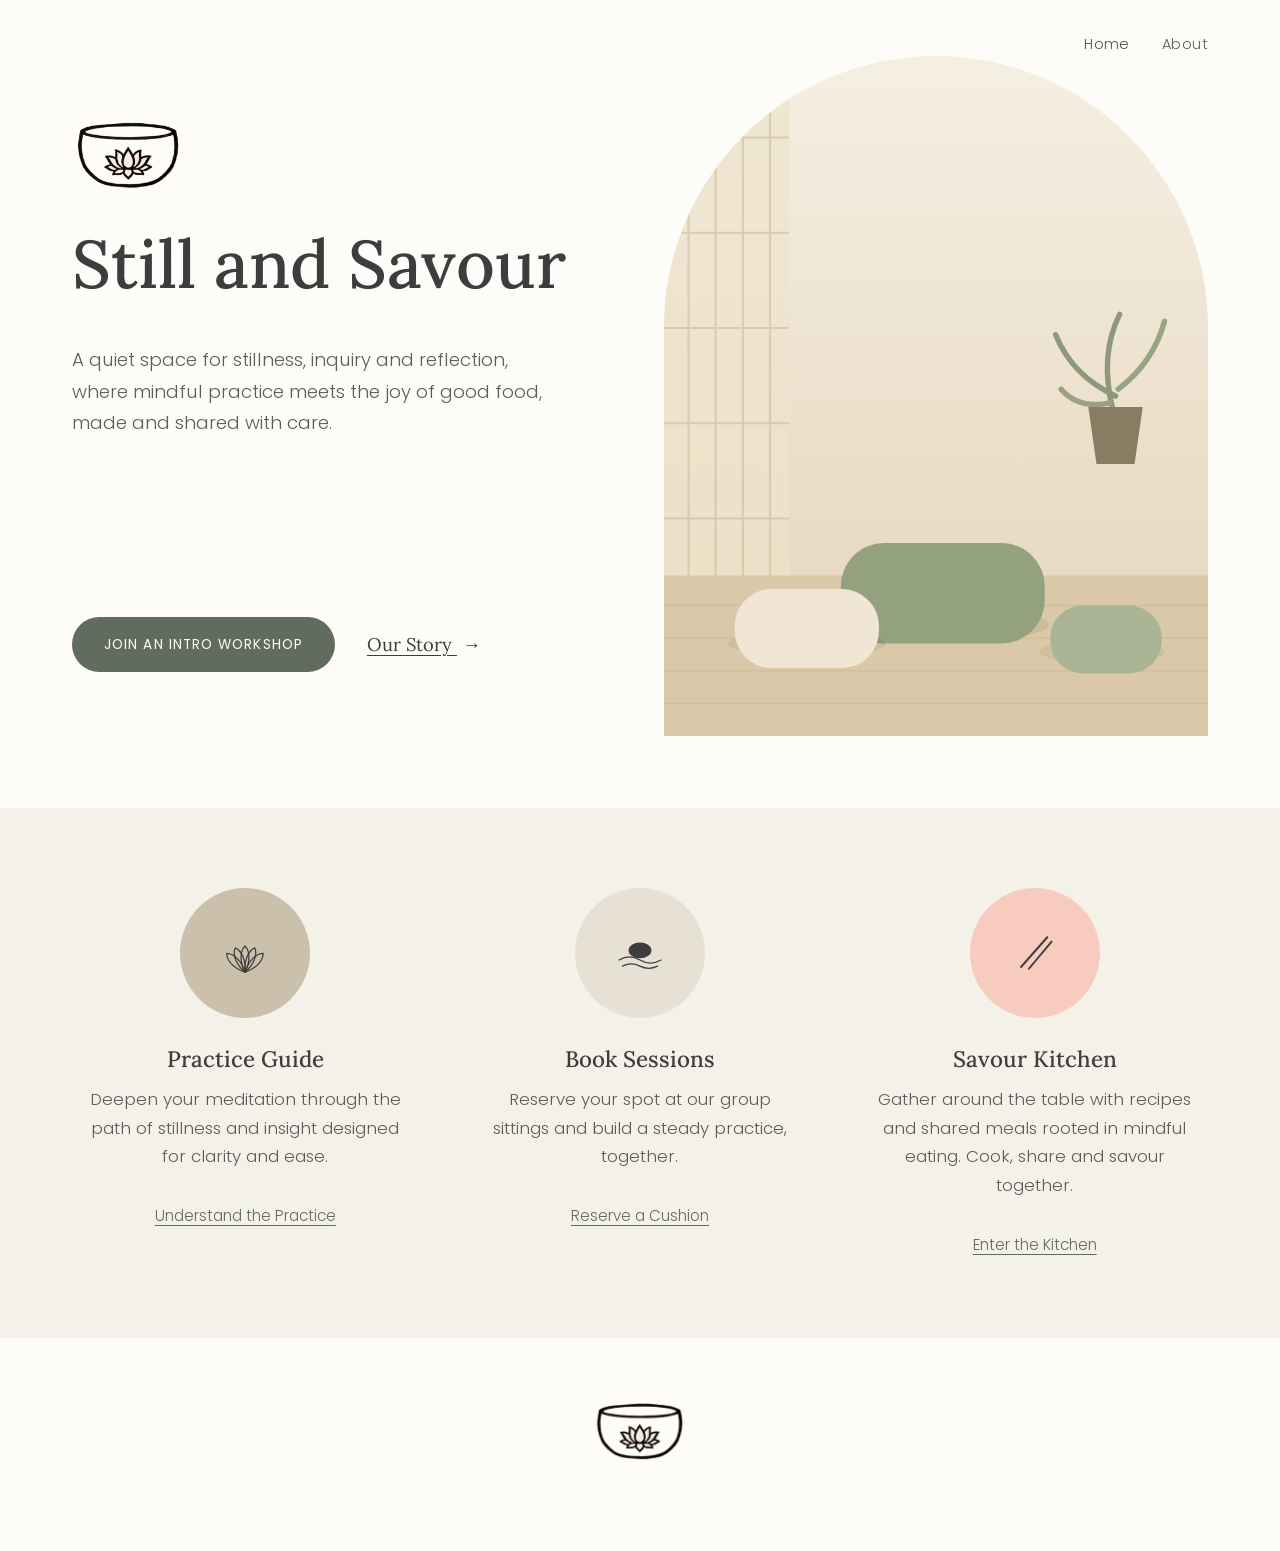
==== index.html @ a9a6ce23 "Fix mobile hero stacking order Splits the hero into three grid areas (heading group, image, actions)" ====
<!DOCTYPE html>
<html lang="en">
<head>
  <meta charset="UTF-8">
  <meta name="viewport" content="width=device-width, initial-scale=1.0">
  <title>Still and Savour</title>
  <meta name="description" content="A quiet space for stillness, inquiry and reflection, where mindful practice meets the joy of good food, made and shared with care.">
  <link rel="stylesheet" href="styles.css">
</head>
<body>

  <header class="site-header">
    <div class="wrap">
      <nav class="site-nav" aria-label="Main">
        <a href="index.html" aria-current="page">Home</a>
        <a href="about.html">About</a>
      </nav>
    </div>
  </header>

  <main>

    <section class="hero">
      <div class="wrap">

        <div class="hero-top">
          <span class="logo-mark">
            <img src="images/logo.png" alt="Still and Savour logo">
          </span>
          <h1>Still and Savour</h1>
          <p class="lede">A quiet space for stillness, inquiry and reflection, where mindful practice meets the joy of good food, made and shared with care.</p>
        </div>

        <div class="hero-visual">
          <div class="arch">
            <svg viewBox="0 0 400 500" preserveAspectRatio="xMidYMax slice" xmlns="http://www.w3.org/2000/svg" role="img" aria-label="Illustration of a quiet meditation corner with floor cushions and a plant">
              <defs>
                <linearGradient id="wallGrad" x1="0" y1="0" x2="0" y2="1">
                  <stop offset="0%" stop-color="#f5efe2"/>
                  <stop offset="100%" stop-color="#e4d4ba"/>
                </linearGradient>
              </defs>

              <rect x="0" y="0" width="400" height="500" fill="url(#wallGrad)"/>

              <rect x="0" y="0" width="92" height="390" fill="#efe3cd" opacity="0.65"/>
              <g stroke="#c9b78f" stroke-width="1.5" opacity="0.55">
                <line x1="18" y1="0" x2="18" y2="390"/>
                <line x1="38" y1="0" x2="38" y2="390"/>
                <line x1="58" y1="0" x2="58" y2="390"/>
                <line x1="78" y1="0" x2="78" y2="390"/>
                <line x1="0" y1="60" x2="92" y2="60"/>
                <line x1="0" y1="130" x2="92" y2="130"/>
                <line x1="0" y1="200" x2="92" y2="200"/>
                <line x1="0" y1="270" x2="92" y2="270"/>
                <line x1="0" y1="340" x2="92" y2="340"/>
              </g>

              <g opacity="0.75">
                <path d="M330 260 Q 320 220 335 190" fill="none" stroke="#6f7f5e" stroke-width="4" stroke-linecap="round"/>
                <path d="M332 250 Q 300 235 288 205" fill="none" stroke="#6f7f5e" stroke-width="4" stroke-linecap="round"/>
                <path d="M334 245 Q 360 225 368 195" fill="none" stroke="#7d8d69" stroke-width="4" stroke-linecap="round"/>
                <path d="M328 255 Q 305 260 292 245" fill="none" stroke="#7d8d69" stroke-width="4" stroke-linecap="round"/>
              </g>
              <path d="M312 258 L 352 258 L 346 300 L 318 300 Z" fill="#8a7c62"/>

              <rect x="0" y="382" width="400" height="118" fill="#d9c9a8"/>
              <g stroke="#c9b78f" stroke-width="1" opacity="0.6">
                <line x1="0" y1="404" x2="400" y2="404"/>
                <line x1="0" y1="428" x2="400" y2="428"/>
                <line x1="0" y1="452" x2="400" y2="452"/>
                <line x1="0" y1="476" x2="400" y2="476"/>
              </g>

              <ellipse cx="205" cy="418" rx="78" ry="13" fill="#00000012"/>
              <rect x="130" y="358" width="150" height="74" rx="32" fill="#93a17e"/>

              <ellipse cx="105" cy="432" rx="58" ry="10" fill="#00000010"/>
              <rect x="52" y="392" width="106" height="58" rx="27" fill="#f0e6d3"/>

              <ellipse cx="322" cy="438" rx="46" ry="9" fill="#0000000d"/>
              <rect x="284" y="404" width="82" height="50" rx="24" fill="#aab596"/>
            </svg>
          </div>
        </div>

        <div class="hero-actions">
          <a class="btn btn-primary" href="#">Join an Intro Workshop</a>
          <a class="link-arrow" href="about.html">Our Story <span class="arrow">&#8594;</span></a>
        </div>

      </div>
    </section>

    <section class="section section-alt">
      <div class="wrap">
        <div class="card-grid">

          <div class="card">
            <div class="card-icon icon-tan">
              <svg viewBox="0 0 64 64" fill="currentColor" stroke="currentColor" stroke-width="1.4" stroke-linejoin="round" xmlns="http://www.w3.org/2000/svg" aria-hidden="true">
                <g fill="none">
                  <path d="M32 56 C-6 40 6 8 6 8 C6 8 20 16 32 30 C44 16 58 8 58 8 C58 8 70 40 32 56 Z" opacity="0"/>
                  <g transform="translate(32,54)">
                    <path d="M0,0 C-6,-12 -6,-24 0,-30 C6,-24 6,-12 0,0 Z" transform="rotate(-44)"/>
                    <path d="M0,0 C-6,-12 -6,-24 0,-30 C6,-24 6,-12 0,0 Z" transform="rotate(-22)"/>
                    <path d="M0,0 C-6,-12 -6,-24 0,-30 C6,-24 6,-12 0,0 Z"/>
                    <path d="M0,0 C-6,-12 -6,-24 0,-30 C6,-24 6,-12 0,0 Z" transform="rotate(22)"/>
                    <path d="M0,0 C-6,-12 -6,-24 0,-30 C6,-24 6,-12 0,0 Z" transform="rotate(44)"/>
                  </g>
                </g>
              </svg>
            </div>
            <h3>Practice Guide</h3>
            <p>Deepen your meditation through the path of stillness and insight designed for clarity and ease.</p>
            <a class="text-link" href="#">Understand the Practice</a>
          </div>

          <div class="card">
            <div class="card-icon icon-cream">
              <svg viewBox="0 0 64 64" fill="none" stroke="currentColor" stroke-width="1.5" stroke-linecap="round" xmlns="http://www.w3.org/2000/svg" aria-hidden="true">
                <path d="M8 40 Q 20 33 32 40 T 56 40"/>
                <path d="M12 47 Q 22 42 32 47 T 52 47"/>
                <ellipse cx="32" cy="29" rx="13" ry="9" fill="currentColor" stroke="none"/>
              </svg>
            </div>
            <h3>Book Sessions</h3>
            <p>Reserve your spot at our group sittings and build a steady practice, together.</p>
            <a class="text-link" href="#">Reserve a Cushion</a>
          </div>

          <div class="card">
            <div class="card-icon icon-blush">
              <svg viewBox="0 0 64 64" fill="none" stroke="currentColor" stroke-width="2.2" stroke-linecap="round" xmlns="http://www.w3.org/2000/svg" aria-hidden="true">
                <line x1="16" y1="48" x2="46" y2="14"/>
                <line x1="25" y1="50" x2="51" y2="19"/>
              </svg>
            </div>
            <h3>Savour Kitchen</h3>
            <p>Gather around the table with recipes and shared meals rooted in mindful eating. Cook, share and savour together.</p>
            <a class="text-link" href="#">Enter the Kitchen</a>
          </div>

        </div>
      </div>
    </section>

  </main>

  <footer class="site-footer">
    <div class="wrap">
      <span class="logo-mark">
        <img src="images/logo.png" alt="Still and Savour logo">
      </span>
    </div>
  </footer>

</body>
</html>
---- styles.css ----
/* Still and Savour — shared styles */

@import url('https://fonts.googleapis.com/css2?family=Lora:ital,wght@0,400;0,500;0,600;1,400;1,500&family=Poppins:wght@300;400;500;600&display=swap');

:root {
  --bg: #fdfcf8;
  --bg-alt: #f4f1e9;
  --text: #3d3d3d;
  --text-muted: #5c5c5c;
  --sage: #616c5f;
  --sage-dark: #4c5548;
  --circle-tan: #cac0ac;
  --circle-tan-line: #8a7c62;
  --circle-cream: #e6e1d4;
  --circle-cream-line: #6b6455;
  --circle-blush: #f7cbbe;
  --circle-blush-line: #8a3f2f;
  --border: #e7e1d3;
  --max-width: 1200px;
}

* {
  box-sizing: border-box;
}

html {
  scroll-behavior: smooth;
}

body {
  margin: 0;
  overflow-x: hidden;
  background: var(--bg);
  color: var(--text);
  font-family: 'Poppins', -apple-system, BlinkMacSystemFont, 'Segoe UI', sans-serif;
  font-weight: 300;
  font-size: 1.05rem;
  line-height: 1.7;
  -webkit-font-smoothing: antialiased;
}

h1, h2, h3 {
  font-family: 'Lora', Georgia, serif;
  font-weight: 500;
  line-height: 1.2;
  margin: 0 0 0.6em;
  color: var(--text);
}

h1 {
  font-size: clamp(2.6rem, 5.5vw, 4.2rem);
  font-weight: 500;
}

h2 {
  font-size: clamp(1.6rem, 3vw, 2.1rem);
}

p {
  margin: 0 0 1.2em;
  font-weight: 300;
}

a {
  color: inherit;
}

img {
  max-width: 100%;
  display: block;
}

.wrap {
  max-width: var(--max-width);
  margin: 0 auto;
  padding: 0 2rem;
}

/* Header */

.site-header {
  padding-top: 2rem;
}

.site-header .wrap {
  display: flex;
  align-items: center;
  justify-content: flex-end;
  gap: 1.5rem;
}

.site-nav {
  display: flex;
  align-items: center;
  gap: 2rem;
}

.site-nav a {
  text-decoration: none;
  font-size: 0.9rem;
  letter-spacing: 0.03em;
  color: var(--text-muted);
  transition: color 0.15s ease;
}

.site-nav a:hover,
.site-nav a[aria-current="page"] {
  color: var(--sage-dark);
}

/* Logo mark (used as opener above hero heading, and centered in footer) */

.logo-mark {
  display: inline-block;
  margin-bottom: 1.5rem;
}

.logo-mark img {
  height: 70px;
  width: auto;
}

/* Buttons + links */

.btn {
  display: inline-flex;
  align-items: center;
  gap: 0.5rem;
  text-decoration: none;
  font-weight: 400;
}

.btn-primary {
  background: var(--sage);
  color: var(--bg);
  padding: 1rem 2rem;
  border-radius: 999px;
  font-size: 0.85rem;
  letter-spacing: 0.08em;
  text-transform: uppercase;
  transition: background 0.15s ease;
}

.btn-primary:hover {
  background: var(--sage-dark);
}

.link-arrow {
  font-family: 'Lora', Georgia, serif;
  font-size: 1.15rem;
  color: var(--text);
  text-decoration: underline;
  text-underline-offset: 4px;
  transition: color 0.15s ease;
}

.link-arrow:hover {
  color: var(--sage-dark);
}

.link-arrow .arrow {
  display: inline-block;
  margin-left: 0.35rem;
  transition: transform 0.15s ease;
}

.link-arrow:hover .arrow {
  transform: translateX(3px);
}

.text-link {
  font-size: 0.95rem;
  color: var(--sage);
  text-decoration: underline;
  text-underline-offset: 4px;
  transition: color 0.15s ease;
}

.text-link:hover {
  color: var(--sage-dark);
}

/* Hero */

.hero .wrap {
  display: grid;
  grid-template-columns: 1fr 1fr;
  grid-template-areas: "top visual" "actions visual";
  align-items: center;
  gap: 1.75rem 3rem;
  padding-bottom: 4.5rem;
}

.hero-top {
  grid-area: top;
  min-width: 0;
}

.hero-visual {
  grid-area: visual;
  min-width: 0;
  width: 100%;
}

.hero-actions {
  grid-area: actions;
}

.hero-top p.lede {
  font-size: 1.15rem;
  color: var(--text-muted);
  max-width: 480px;
}

.hero-actions {
  display: flex;
  align-items: center;
  gap: 2rem;
  flex-wrap: wrap;
}

.arch {
  width: 100%;
  aspect-ratio: 4 / 5;
  border-radius: 999px 999px 0 0;
  overflow: hidden;
  display: block;
}

.arch svg {
  display: block;
  width: 100%;
  height: 100%;
}

/* Cards */

.section {
  padding: 5rem 0;
}

.section-alt {
  background: var(--bg-alt);
}

.card-grid {
  display: grid;
  grid-template-columns: repeat(3, 1fr);
  gap: 3rem;
  text-align: center;
}

.card-icon {
  width: 130px;
  height: 130px;
  border-radius: 50%;
  display: flex;
  align-items: center;
  justify-content: center;
  margin: 0 auto 1.75rem;
}

.card-icon svg {
  width: 56px;
  height: 56px;
}

.icon-tan {
  background: var(--circle-tan);
}

.icon-cream {
  background: var(--circle-cream);
}

.icon-blush {
  background: var(--circle-blush);
}

.card h3 {
  font-size: 1.4rem;
  margin-bottom: 0.75rem;
}

.card p {
  color: var(--text-muted);
  max-width: 320px;
  margin-left: auto;
  margin-right: auto;
}

.card .text-link {
  display: inline-block;
  margin-top: 0.75rem;
}

/* About page */

.about-hero .wrap {
  display: block;
  text-align: center;
  padding-bottom: 1rem;
}

.about-hero .logo-mark {
  margin-bottom: 1.25rem;
}

.about-content {
  max-width: 680px;
  margin: 0 auto;
  padding: 1rem 0 5.5rem;
}

.about-content p {
  color: var(--text-muted);
}

.signature {
  font-family: 'Lora', Georgia, serif;
  font-style: italic;
  font-size: 1.2rem;
  margin-top: 2rem;
  color: var(--text);
}

.about-cta {
  text-align: center;
  margin-top: 3rem;
}

/* Footer */

.site-footer {
  padding: 4rem 0 5rem;
  text-align: center;
}

.site-footer .logo-mark {
  margin-bottom: 0;
}

.site-footer img {
  height: 60px;
  width: auto;
  margin: 0 auto;
}

/* Responsive */

@media (max-width: 900px) {
  .hero .wrap {
    grid-template-columns: 1fr;
    grid-template-areas: "top" "visual" "actions";
  }

  .hero-visual {
    max-width: 420px;
    margin: 0 auto;
  }

  .card-grid {
    grid-template-columns: 1fr;
    gap: 3.5rem;
  }
}

@media (max-width: 560px) {
  .wrap {
    padding: 0 1.25rem;
  }

  .site-header .wrap {
    justify-content: center;
  }

  .hero .wrap {
    padding-bottom: 3rem;
  }

  .hero-top {
    text-align: center;
  }

  .hero-top p.lede {
    margin-left: auto;
    margin-right: auto;
  }

  .hero-actions {
    justify-content: center;
  }
}
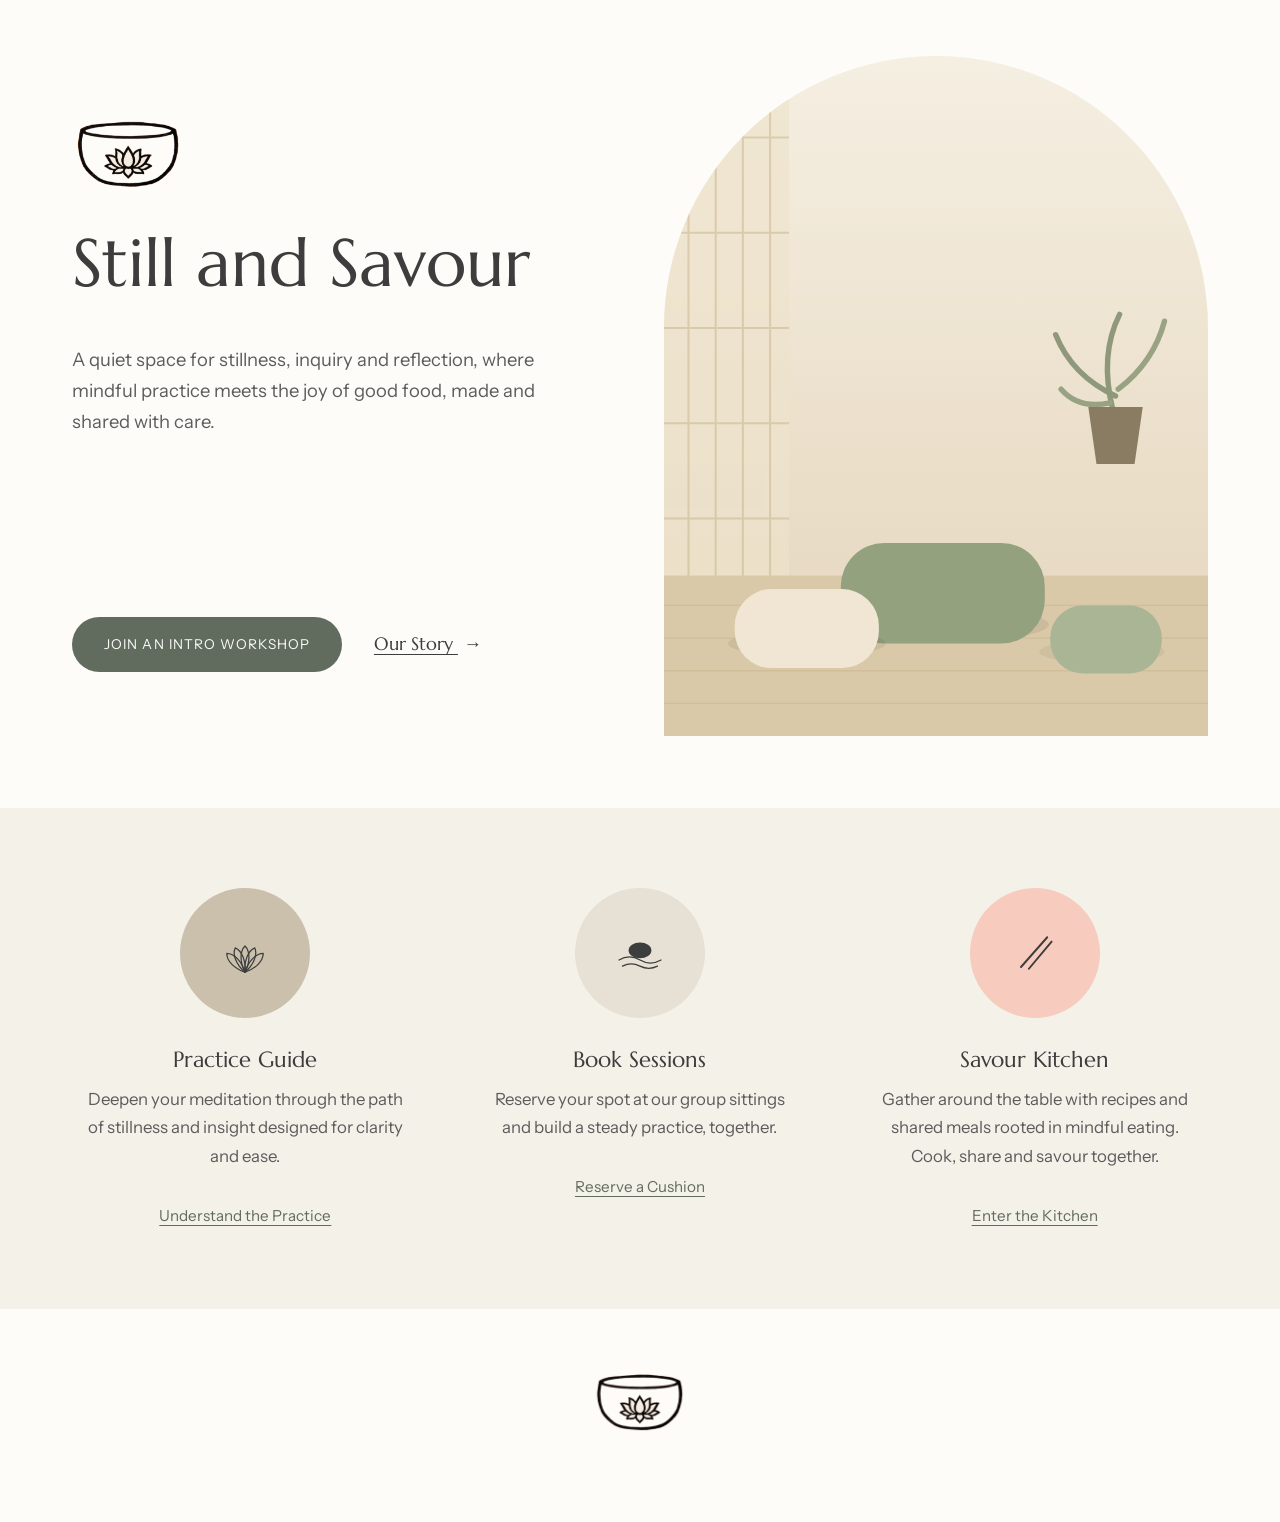
==== commit a4e5dd68: "Remove header nav and switch to Marcellus/Instrument Sans The nav bar wasn't in the reference screen" ====
--- a/index.html
+++ b/index.html
@@ -9,24 +9,15 @@
 </head>
 <body>
 
-  <header class="site-header">
-    <div class="wrap">
-      <nav class="site-nav" aria-label="Main">
-        <a href="index.html" aria-current="page">Home</a>
-        <a href="about.html">About</a>
-      </nav>
-    </div>
-  </header>
-
   <main>
 
     <section class="hero">
       <div class="wrap">
 
         <div class="hero-top">
-          <span class="logo-mark">
+          <a class="logo-mark" href="index.html">
             <img src="images/logo.png" alt="Still and Savour logo">
-          </span>
+          </a>
           <h1>Still and Savour</h1>
           <p class="lede">A quiet space for stillness, inquiry and reflection, where mindful practice meets the joy of good food, made and shared with care.</p>
         </div>
@@ -149,9 +140,9 @@
 
   <footer class="site-footer">
     <div class="wrap">
-      <span class="logo-mark">
+      <a class="logo-mark" href="index.html">
         <img src="images/logo.png" alt="Still and Savour logo">
-      </span>
+      </a>
     </div>
   </footer>
 
--- a/styles.css
+++ b/styles.css
@@ -1,6 +1,6 @@
 /* Still and Savour — shared styles */
 
-@import url('https://fonts.googleapis.com/css2?family=Lora:ital,wght@0,400;0,500;0,600;1,400;1,500&family=Poppins:wght@300;400;500;600&display=swap');
+@import url('https://fonts.googleapis.com/css2?family=Marcellus&family=Instrument+Sans:ital,wght@0,400;0,500;0,600;1,400&display=swap');
 
 :root {
   --bg: #fdfcf8;
@@ -32,16 +32,16 @@
   overflow-x: hidden;
   background: var(--bg);
   color: var(--text);
-  font-family: 'Poppins', -apple-system, BlinkMacSystemFont, 'Segoe UI', sans-serif;
-  font-weight: 300;
+  font-family: 'Instrument Sans', -apple-system, BlinkMacSystemFont, 'Segoe UI', sans-serif;
+  font-weight: 400;
   font-size: 1.05rem;
   line-height: 1.7;
   -webkit-font-smoothing: antialiased;
 }
 
 h1, h2, h3 {
-  font-family: 'Lora', Georgia, serif;
-  font-weight: 500;
+  font-family: 'Marcellus', Georgia, serif;
+  font-weight: 400;
   line-height: 1.2;
   margin: 0 0 0.6em;
   color: var(--text);
@@ -49,7 +49,7 @@
 
 h1 {
   font-size: clamp(2.6rem, 5.5vw, 4.2rem);
-  font-weight: 500;
+  font-weight: 400;
 }
 
 h2 {
@@ -58,7 +58,7 @@
 
 p {
   margin: 0 0 1.2em;
-  font-weight: 300;
+  font-weight: 400;
 }
 
 a {
@@ -76,43 +76,12 @@
   padding: 0 2rem;
 }
 
-/* Header */
-
-.site-header {
-  padding-top: 2rem;
-}
-
-.site-header .wrap {
-  display: flex;
-  align-items: center;
-  justify-content: flex-end;
-  gap: 1.5rem;
-}
-
-.site-nav {
-  display: flex;
-  align-items: center;
-  gap: 2rem;
-}
-
-.site-nav a {
-  text-decoration: none;
-  font-size: 0.9rem;
-  letter-spacing: 0.03em;
-  color: var(--text-muted);
-  transition: color 0.15s ease;
-}
-
-.site-nav a:hover,
-.site-nav a[aria-current="page"] {
-  color: var(--sage-dark);
-}
-
 /* Logo mark (used as opener above hero heading, and centered in footer) */
 
 .logo-mark {
   display: inline-block;
   margin-bottom: 1.5rem;
+  text-decoration: none;
 }
 
 .logo-mark img {
@@ -146,7 +115,7 @@
 }
 
 .link-arrow {
-  font-family: 'Lora', Georgia, serif;
+  font-family: 'Marcellus', Georgia, serif;
   font-size: 1.15rem;
   color: var(--text);
   text-decoration: underline;
@@ -188,6 +157,7 @@
   grid-template-areas: "top visual" "actions visual";
   align-items: center;
   gap: 1.75rem 3rem;
+  padding-top: 3.5rem;
   padding-bottom: 4.5rem;
 }
 
@@ -317,7 +287,7 @@
 }
 
 .signature {
-  font-family: 'Lora', Georgia, serif;
+  font-family: 'Marcellus', Georgia, serif;
   font-style: italic;
   font-size: 1.2rem;
   margin-top: 2rem;
@@ -370,10 +340,6 @@
     padding: 0 1.25rem;
   }
 
-  .site-header .wrap {
-    justify-content: center;
-  }
-
   .hero .wrap {
     padding-bottom: 3rem;
   }
@@ -388,6 +354,8 @@
   }
 
   .hero-actions {
+    flex-direction: column;
     justify-content: center;
-  }
-}
+    gap: 1.25rem;
+  }
+}
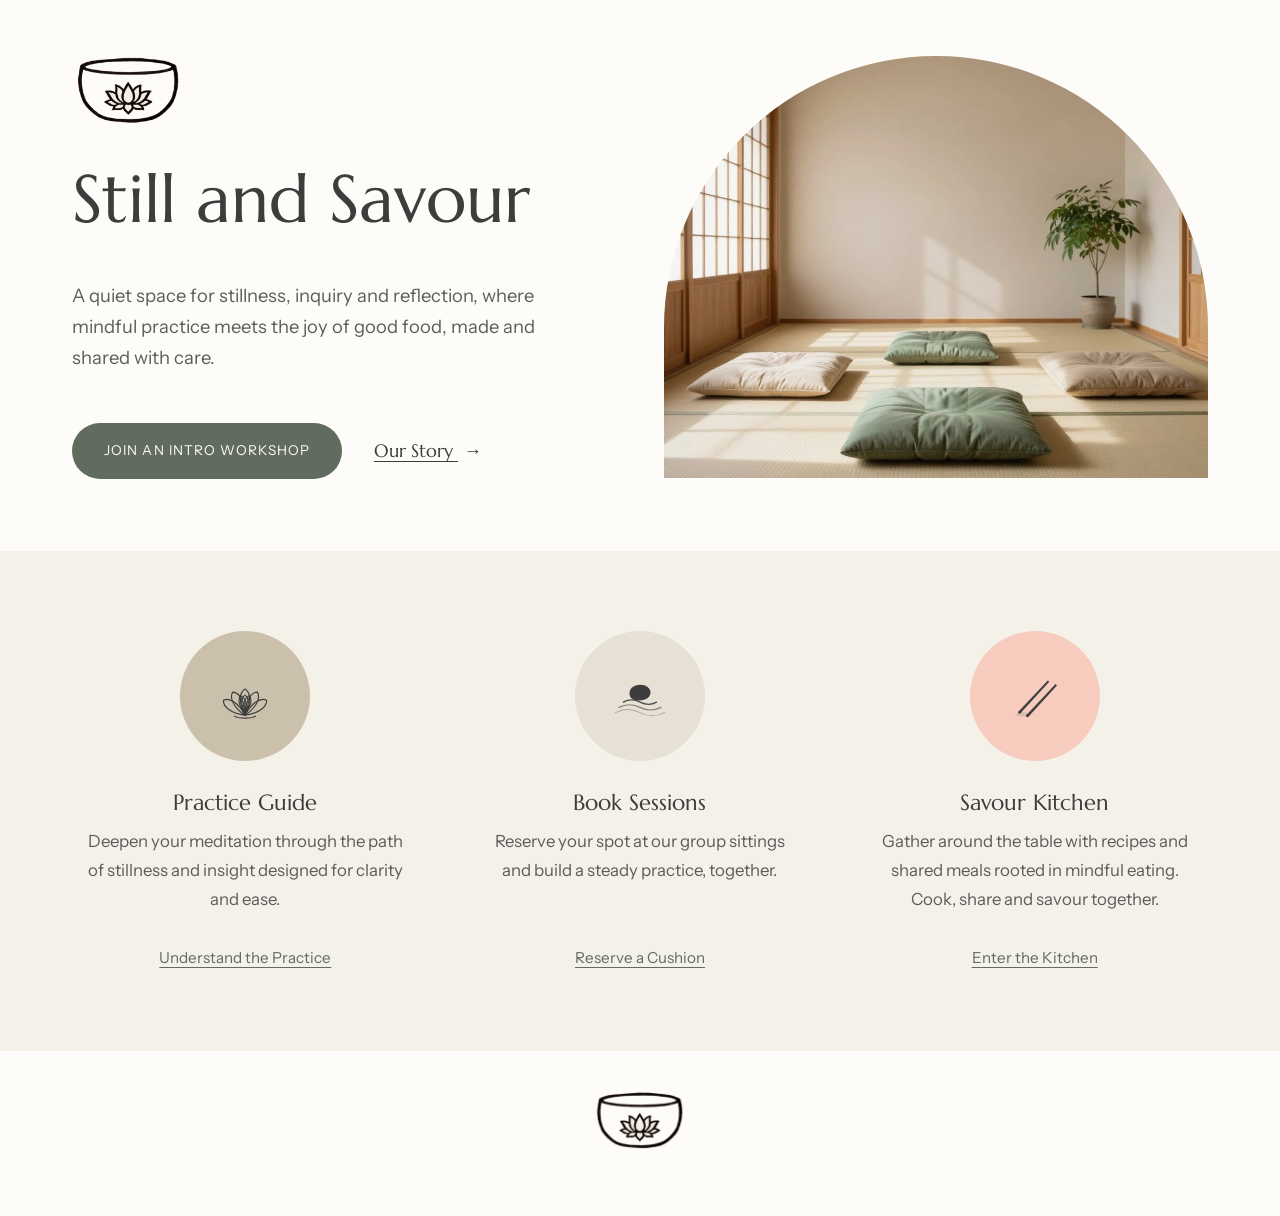
==== commit 6deb416e: "Use real Wix hero photo, align card links, refine icons Downloaded the actual hero image from the li" ====
--- a/index.html
+++ b/index.html
@@ -24,54 +24,7 @@
 
         <div class="hero-visual">
           <div class="arch">
-            <svg viewBox="0 0 400 500" preserveAspectRatio="xMidYMax slice" xmlns="http://www.w3.org/2000/svg" role="img" aria-label="Illustration of a quiet meditation corner with floor cushions and a plant">
-              <defs>
-                <linearGradient id="wallGrad" x1="0" y1="0" x2="0" y2="1">
-                  <stop offset="0%" stop-color="#f5efe2"/>
-                  <stop offset="100%" stop-color="#e4d4ba"/>
-                </linearGradient>
-              </defs>
-
-              <rect x="0" y="0" width="400" height="500" fill="url(#wallGrad)"/>
-
-              <rect x="0" y="0" width="92" height="390" fill="#efe3cd" opacity="0.65"/>
-              <g stroke="#c9b78f" stroke-width="1.5" opacity="0.55">
-                <line x1="18" y1="0" x2="18" y2="390"/>
-                <line x1="38" y1="0" x2="38" y2="390"/>
-                <line x1="58" y1="0" x2="58" y2="390"/>
-                <line x1="78" y1="0" x2="78" y2="390"/>
-                <line x1="0" y1="60" x2="92" y2="60"/>
-                <line x1="0" y1="130" x2="92" y2="130"/>
-                <line x1="0" y1="200" x2="92" y2="200"/>
-                <line x1="0" y1="270" x2="92" y2="270"/>
-                <line x1="0" y1="340" x2="92" y2="340"/>
-              </g>
-
-              <g opacity="0.75">
-                <path d="M330 260 Q 320 220 335 190" fill="none" stroke="#6f7f5e" stroke-width="4" stroke-linecap="round"/>
-                <path d="M332 250 Q 300 235 288 205" fill="none" stroke="#6f7f5e" stroke-width="4" stroke-linecap="round"/>
-                <path d="M334 245 Q 360 225 368 195" fill="none" stroke="#7d8d69" stroke-width="4" stroke-linecap="round"/>
-                <path d="M328 255 Q 305 260 292 245" fill="none" stroke="#7d8d69" stroke-width="4" stroke-linecap="round"/>
-              </g>
-              <path d="M312 258 L 352 258 L 346 300 L 318 300 Z" fill="#8a7c62"/>
-
-              <rect x="0" y="382" width="400" height="118" fill="#d9c9a8"/>
-              <g stroke="#c9b78f" stroke-width="1" opacity="0.6">
-                <line x1="0" y1="404" x2="400" y2="404"/>
-                <line x1="0" y1="428" x2="400" y2="428"/>
-                <line x1="0" y1="452" x2="400" y2="452"/>
-                <line x1="0" y1="476" x2="400" y2="476"/>
-              </g>
-
-              <ellipse cx="205" cy="418" rx="78" ry="13" fill="#00000012"/>
-              <rect x="130" y="358" width="150" height="74" rx="32" fill="#93a17e"/>
-
-              <ellipse cx="105" cy="432" rx="58" ry="10" fill="#00000010"/>
-              <rect x="52" y="392" width="106" height="58" rx="27" fill="#f0e6d3"/>
-
-              <ellipse cx="322" cy="438" rx="46" ry="9" fill="#0000000d"/>
-              <rect x="284" y="404" width="82" height="50" rx="24" fill="#aab596"/>
-            </svg>
+            <img src="images/hero-arch.jpg" alt="A quiet tatami room with floor cushions, shoji screens and a potted plant">
           </div>
         </div>
 
@@ -89,17 +42,20 @@
 
           <div class="card">
             <div class="card-icon icon-tan">
-              <svg viewBox="0 0 64 64" fill="currentColor" stroke="currentColor" stroke-width="1.4" stroke-linejoin="round" xmlns="http://www.w3.org/2000/svg" aria-hidden="true">
-                <g fill="none">
-                  <path d="M32 56 C-6 40 6 8 6 8 C6 8 20 16 32 30 C44 16 58 8 58 8 C58 8 70 40 32 56 Z" opacity="0"/>
-                  <g transform="translate(32,54)">
-                    <path d="M0,0 C-6,-12 -6,-24 0,-30 C6,-24 6,-12 0,0 Z" transform="rotate(-44)"/>
-                    <path d="M0,0 C-6,-12 -6,-24 0,-30 C6,-24 6,-12 0,0 Z" transform="rotate(-22)"/>
-                    <path d="M0,0 C-6,-12 -6,-24 0,-30 C6,-24 6,-12 0,0 Z"/>
-                    <path d="M0,0 C-6,-12 -6,-24 0,-30 C6,-24 6,-12 0,0 Z" transform="rotate(22)"/>
-                    <path d="M0,0 C-6,-12 -6,-24 0,-30 C6,-24 6,-12 0,0 Z" transform="rotate(44)"/>
-                  </g>
+              <svg viewBox="0 0 64 64" fill="none" stroke="currentColor" stroke-width="1.3" stroke-linejoin="round" stroke-linecap="round" xmlns="http://www.w3.org/2000/svg" aria-hidden="true">
+                <g transform="translate(32,54)">
+                  <path d="M0,0 C-7,-13 -7,-26 0,-30 C7,-26 7,-13 0,0 Z" transform="rotate(-55)"/>
+                  <path d="M0,0 C-7,-13 -7,-26 0,-30 C7,-26 7,-13 0,0 Z" transform="rotate(-28)"/>
+                  <path d="M0,0 C-7,-13 -7,-26 0,-30 C7,-26 7,-13 0,0 Z"/>
+                  <path d="M0,0 C-7,-13 -7,-26 0,-30 C7,-26 7,-13 0,0 Z" transform="rotate(28)"/>
+                  <path d="M0,0 C-7,-13 -7,-26 0,-30 C7,-26 7,-13 0,0 Z" transform="rotate(55)"/>
                 </g>
+                <g transform="translate(32,51)">
+                  <path d="M0,0 C-5,-8 -5,-16 0,-20 C5,-16 5,-8 0,0 Z" transform="rotate(-14)"/>
+                  <path d="M0,0 C-5,-8 -5,-16 0,-20 C5,-16 5,-8 0,0 Z"/>
+                  <path d="M0,0 C-5,-8 -5,-16 0,-20 C5,-16 5,-8 0,0 Z" transform="rotate(14)"/>
+                </g>
+                <path d="M20,55 C24,58 40,58 44,55" />
               </svg>
             </div>
             <h3>Practice Guide</h3>
@@ -109,10 +65,11 @@
 
           <div class="card">
             <div class="card-icon icon-cream">
-              <svg viewBox="0 0 64 64" fill="none" stroke="currentColor" stroke-width="1.5" stroke-linecap="round" xmlns="http://www.w3.org/2000/svg" aria-hidden="true">
-                <path d="M8 40 Q 20 33 32 40 T 56 40"/>
-                <path d="M12 47 Q 22 42 32 47 T 52 47"/>
-                <ellipse cx="32" cy="29" rx="13" ry="9" fill="currentColor" stroke="none"/>
+              <svg viewBox="0 0 64 64" fill="none" stroke="currentColor" stroke-linecap="round" xmlns="http://www.w3.org/2000/svg" aria-hidden="true">
+                <path d="M13 39 Q 22 34 32 39 T 51 39" stroke-width="1.4" opacity="0.9"/>
+                <path d="M8 45 Q 20 39 32 45 T 56 45" stroke-width="1.3" opacity="0.6"/>
+                <path d="M4 51 Q 18 44 32 51 T 60 51" stroke-width="1.2" opacity="0.35"/>
+                <path d="M20,29 C20,23 25,19 32,19 C39,19 44,23 44,28 C44,34 38,37 31,37 C24,37 20,34 20,29 Z" fill="currentColor" stroke="none"/>
               </svg>
             </div>
             <h3>Book Sessions</h3>
@@ -122,9 +79,12 @@
 
           <div class="card">
             <div class="card-icon icon-blush">
-              <svg viewBox="0 0 64 64" fill="none" stroke="currentColor" stroke-width="2.2" stroke-linecap="round" xmlns="http://www.w3.org/2000/svg" aria-hidden="true">
-                <line x1="16" y1="48" x2="46" y2="14"/>
-                <line x1="25" y1="50" x2="51" y2="19"/>
+              <svg viewBox="0 0 64 64" fill="currentColor" stroke="none" xmlns="http://www.w3.org/2000/svg" aria-hidden="true">
+                <path d="M13.5,49.5 L46.7,14.2 L48.3,15.7 L15.6,51.4 Z"/>
+                <circle cx="14.5" cy="50.5" r="1.7"/>
+                <path d="M22.3,53.7 L55.5,18.4 L57.1,19.9 L24.4,55.6 Z"/>
+                <circle cx="23.3" cy="54.7" r="1.7"/>
+                <ellipse cx="19" cy="53" rx="9" ry="2.4" opacity="0.12"/>
               </svg>
             </div>
             <h3>Savour Kitchen</h3>
--- a/styles.css
+++ b/styles.css
@@ -191,16 +191,17 @@
 
 .arch {
   width: 100%;
-  aspect-ratio: 4 / 5;
+  aspect-ratio: 4 / 3.1;
   border-radius: 999px 999px 0 0;
   overflow: hidden;
   display: block;
 }
 
-.arch svg {
+.arch img {
   display: block;
   width: 100%;
   height: 100%;
+  object-fit: cover;
 }
 
 /* Cards */
@@ -220,6 +221,12 @@
   text-align: center;
 }
 
+.card {
+  display: flex;
+  flex-direction: column;
+  align-items: center;
+}
+
 .card-icon {
   width: 130px;
   height: 130px;
@@ -261,7 +268,8 @@
 
 .card .text-link {
   display: inline-block;
-  margin-top: 0.75rem;
+  margin-top: auto;
+  padding-top: 0.75rem;
 }
 
 /* About page */
@@ -269,7 +277,11 @@
 .about-hero .wrap {
   display: block;
   text-align: center;
-  padding-bottom: 1rem;
+  padding-bottom: 1.5rem;
+}
+
+.about-hero h1 {
+  margin-bottom: 0;
 }
 
 .about-hero .logo-mark {
@@ -279,30 +291,39 @@
 .about-content {
   max-width: 680px;
   margin: 0 auto;
-  padding: 1rem 0 5.5rem;
-}
-
-.about-content p {
+  padding: 0 0 3rem;
+}
+
+.about-banner {
+  width: 100%;
+  aspect-ratio: 16 / 7;
+  object-fit: cover;
+  border-radius: 20px;
+  margin-bottom: 2.5rem;
+}
+
+.about-content p:not(.signature) {
   color: var(--text-muted);
+  font-size: 1.15rem;
 }
 
 .signature {
   font-family: 'Marcellus', Georgia, serif;
   font-style: italic;
-  font-size: 1.2rem;
+  font-size: 1.3rem;
   margin-top: 2rem;
   color: var(--text);
 }
 
 .about-cta {
   text-align: center;
-  margin-top: 3rem;
+  margin-top: 2.5rem;
 }
 
 /* Footer */
 
 .site-footer {
-  padding: 4rem 0 5rem;
+  padding: 2.5rem 0 3.5rem;
   text-align: center;
 }
 
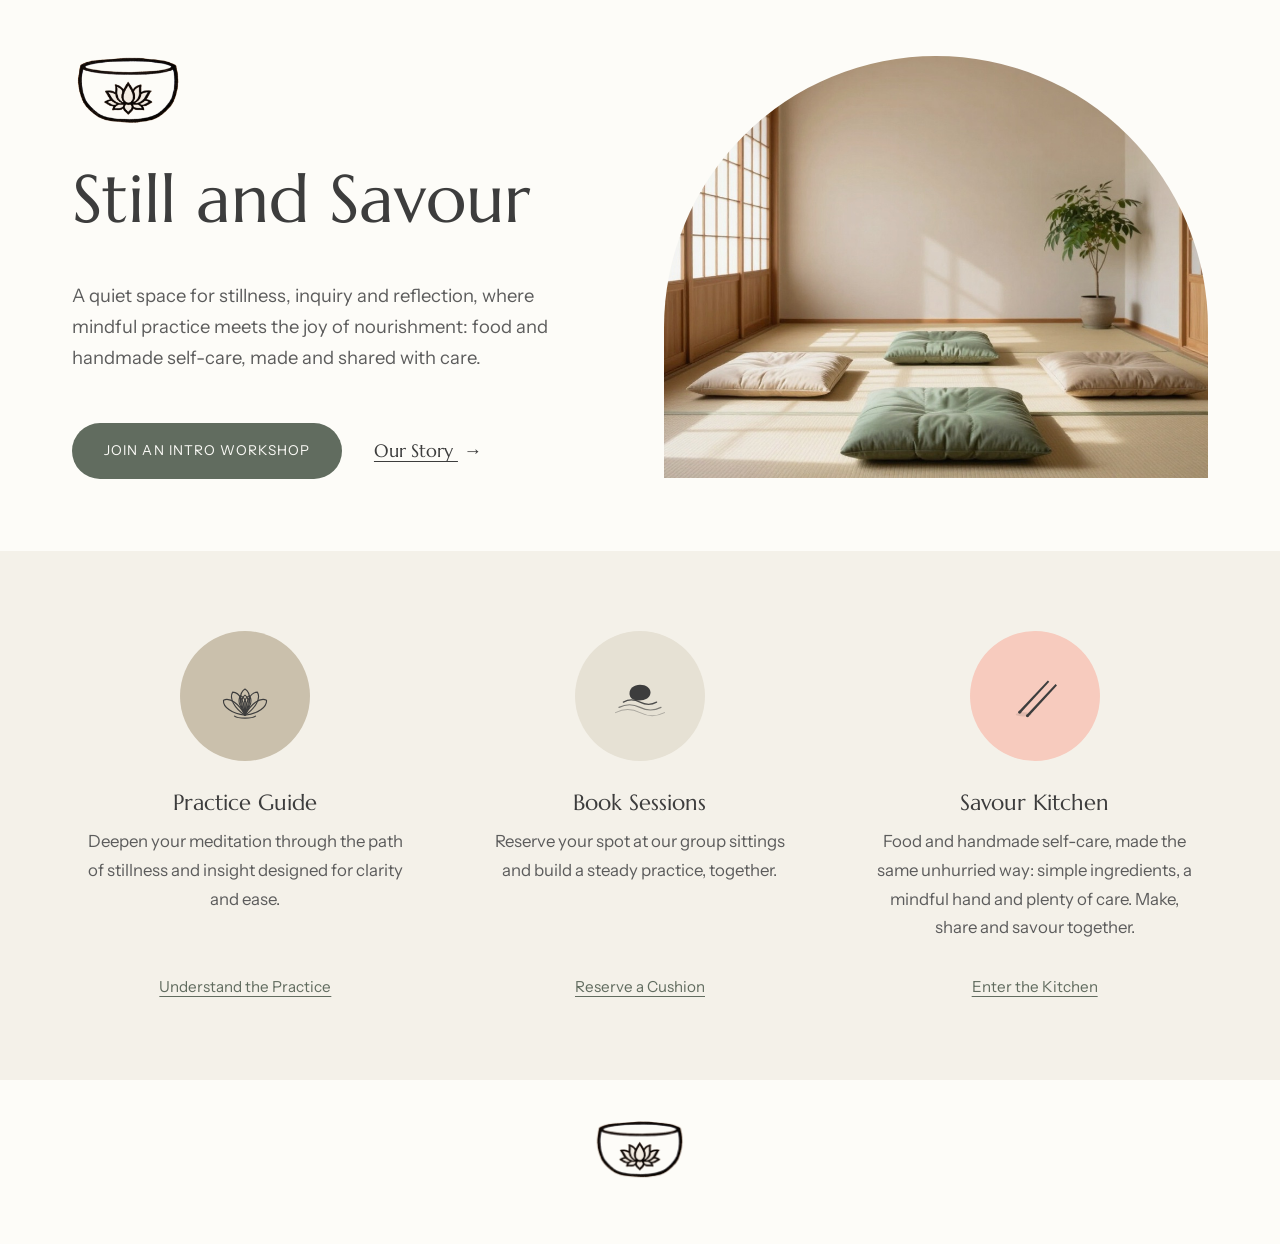
==== commit e2199fcf: "Refine content in About and Index pages to emphasize nourishment and handmade self-care" ====
--- a/index.html
+++ b/index.html
@@ -4,7 +4,7 @@
   <meta charset="UTF-8">
   <meta name="viewport" content="width=device-width, initial-scale=1.0">
   <title>Still and Savour</title>
-  <meta name="description" content="A quiet space for stillness, inquiry and reflection, where mindful practice meets the joy of good food, made and shared with care.">
+  <meta name="description" content="A quiet space for stillness, inquiry and reflection, where mindful practice meets the joy of nourishment: food and handmade self-care, made and shared with care.">
   <link rel="stylesheet" href="styles.css">
 </head>
 <body>
@@ -19,7 +19,7 @@
             <img src="images/logo.png" alt="Still and Savour logo">
           </a>
           <h1>Still and Savour</h1>
-          <p class="lede">A quiet space for stillness, inquiry and reflection, where mindful practice meets the joy of good food, made and shared with care.</p>
+          <p class="lede">A quiet space for stillness, inquiry and reflection, where mindful practice meets the joy of nourishment: food and handmade self-care, made and shared with care.</p>
         </div>
 
         <div class="hero-visual">
@@ -29,7 +29,7 @@
         </div>
 
         <div class="hero-actions">
-          <a class="btn btn-primary" href="#">Join an Intro Workshop</a>
+          <a class="btn btn-primary" href="https://cal.com/stillandsavour">Join an Intro Workshop</a>
           <a class="link-arrow" href="about.html">Our Story <span class="arrow">&#8594;</span></a>
         </div>
 
@@ -60,7 +60,7 @@
             </div>
             <h3>Practice Guide</h3>
             <p>Deepen your meditation through the path of stillness and insight designed for clarity and ease.</p>
-            <a class="text-link" href="#">Understand the Practice</a>
+            <a class="text-link" href="https://saurabh50.substack.com/p/unconditioning-our-mind">Understand the Practice</a>
           </div>
 
           <div class="card">
@@ -74,7 +74,7 @@
             </div>
             <h3>Book Sessions</h3>
             <p>Reserve your spot at our group sittings and build a steady practice, together.</p>
-            <a class="text-link" href="#">Reserve a Cushion</a>
+            <a class="text-link" href="https://cal.com/stillandsavour">Reserve a Cushion</a>
           </div>
 
           <div class="card">
@@ -88,8 +88,8 @@
               </svg>
             </div>
             <h3>Savour Kitchen</h3>
-            <p>Gather around the table with recipes and shared meals rooted in mindful eating. Cook, share and savour together.</p>
-            <a class="text-link" href="#">Enter the Kitchen</a>
+            <p>Food and handmade self-care, made the same unhurried way: simple ingredients, a mindful hand and plenty of care. Make, share and savour together.</p>
+            <a class="text-link" href="https://saurabh50.substack.com/s/savour">Enter the Kitchen</a>
           </div>
 
         </div>
--- a/styles.css
+++ b/styles.css
@@ -307,6 +307,43 @@
   font-size: 1.15rem;
 }
 
+/* Legal / privacy page */
+
+.legal-hero .wrap {
+  display: block;
+  text-align: center;
+  padding-bottom: 1.5rem;
+}
+
+.legal-hero h1 {
+  margin-bottom: 0.4em;
+}
+
+.legal-hero .logo-mark {
+  margin-bottom: 1.25rem;
+}
+
+.legal-updated {
+  color: var(--text-muted);
+  font-size: 0.95rem;
+}
+
+.legal-content {
+  max-width: 680px;
+  margin: 0 auto;
+  padding: 0 0 4rem;
+}
+
+.legal-content h2 {
+  font-size: 1.3rem;
+  margin-top: 2.25rem;
+}
+
+.legal-content p {
+  color: var(--text-muted);
+  font-size: 1.05rem;
+}
+
 .signature {
   font-family: 'Marcellus', Georgia, serif;
   font-style: italic;
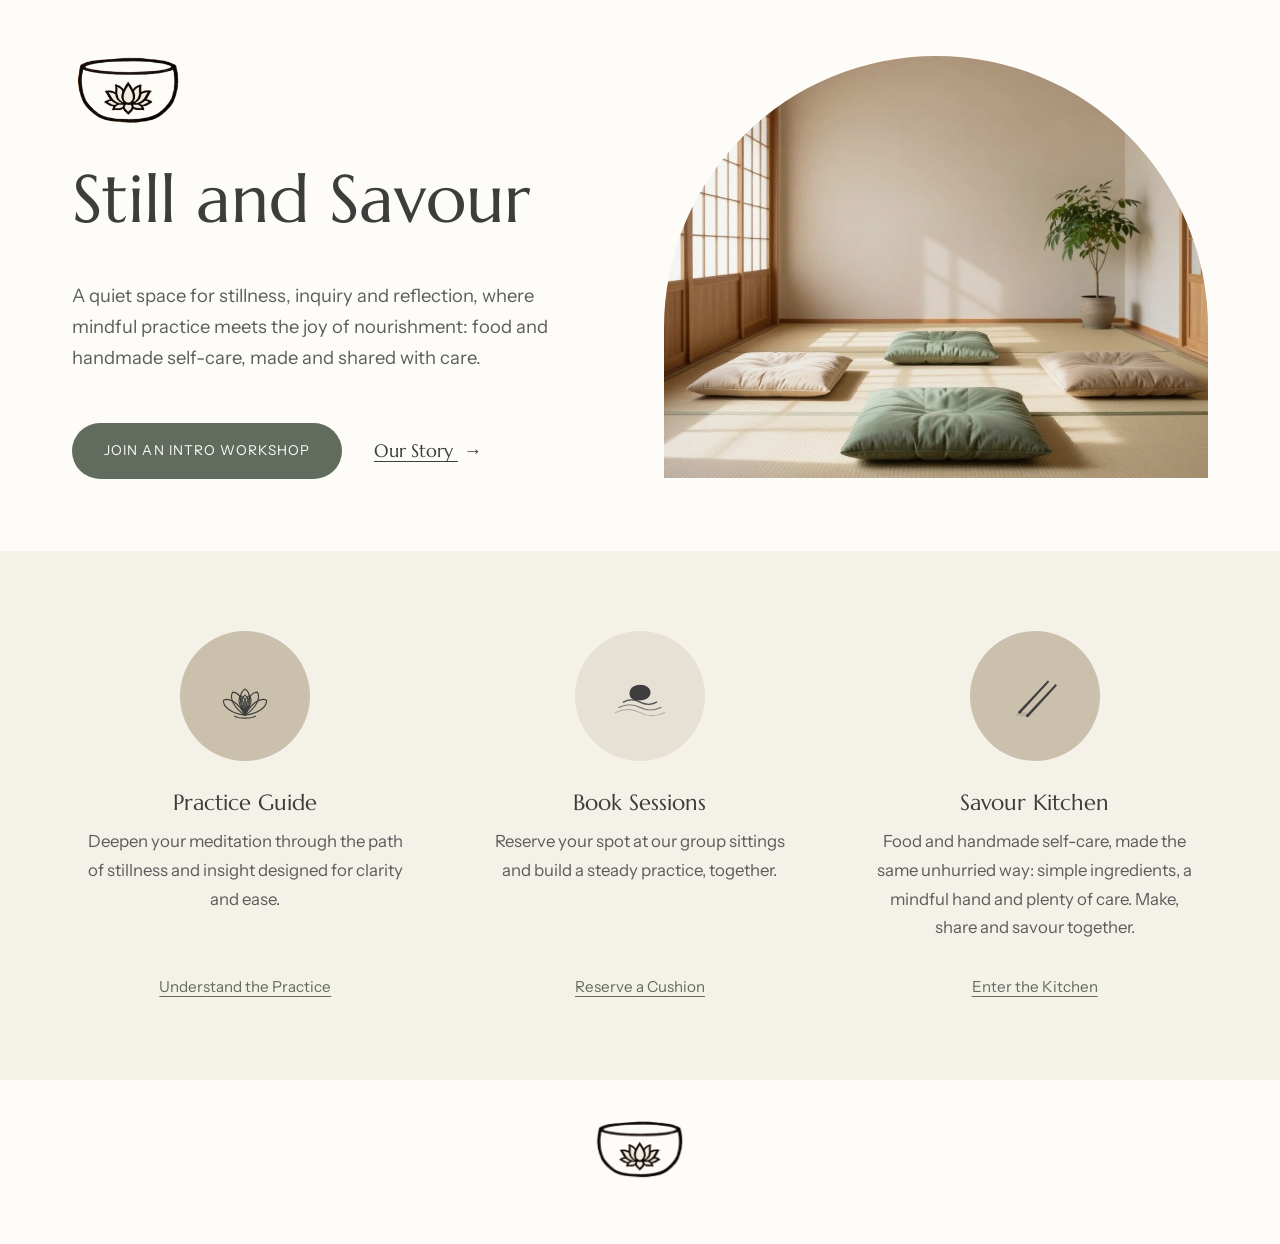
==== commit 1055d429: "Update card icon from blush to tan and remove unused blush color variables" ====
--- a/index.html
+++ b/index.html
@@ -78,7 +78,7 @@
           </div>
 
           <div class="card">
-            <div class="card-icon icon-blush">
+            <div class="card-icon icon-tan">
               <svg viewBox="0 0 64 64" fill="currentColor" stroke="none" xmlns="http://www.w3.org/2000/svg" aria-hidden="true">
                 <path d="M13.5,49.5 L46.7,14.2 L48.3,15.7 L15.6,51.4 Z"/>
                 <circle cx="14.5" cy="50.5" r="1.7"/>
--- a/styles.css
+++ b/styles.css
@@ -13,8 +13,6 @@
   --circle-tan-line: #8a7c62;
   --circle-cream: #e6e1d4;
   --circle-cream-line: #6b6455;
-  --circle-blush: #f7cbbe;
-  --circle-blush-line: #8a3f2f;
   --border: #e7e1d3;
   --max-width: 1200px;
 }
@@ -250,10 +248,6 @@
   background: var(--circle-cream);
 }
 
-.icon-blush {
-  background: var(--circle-blush);
-}
-
 .card h3 {
   font-size: 1.4rem;
   margin-bottom: 0.75rem;
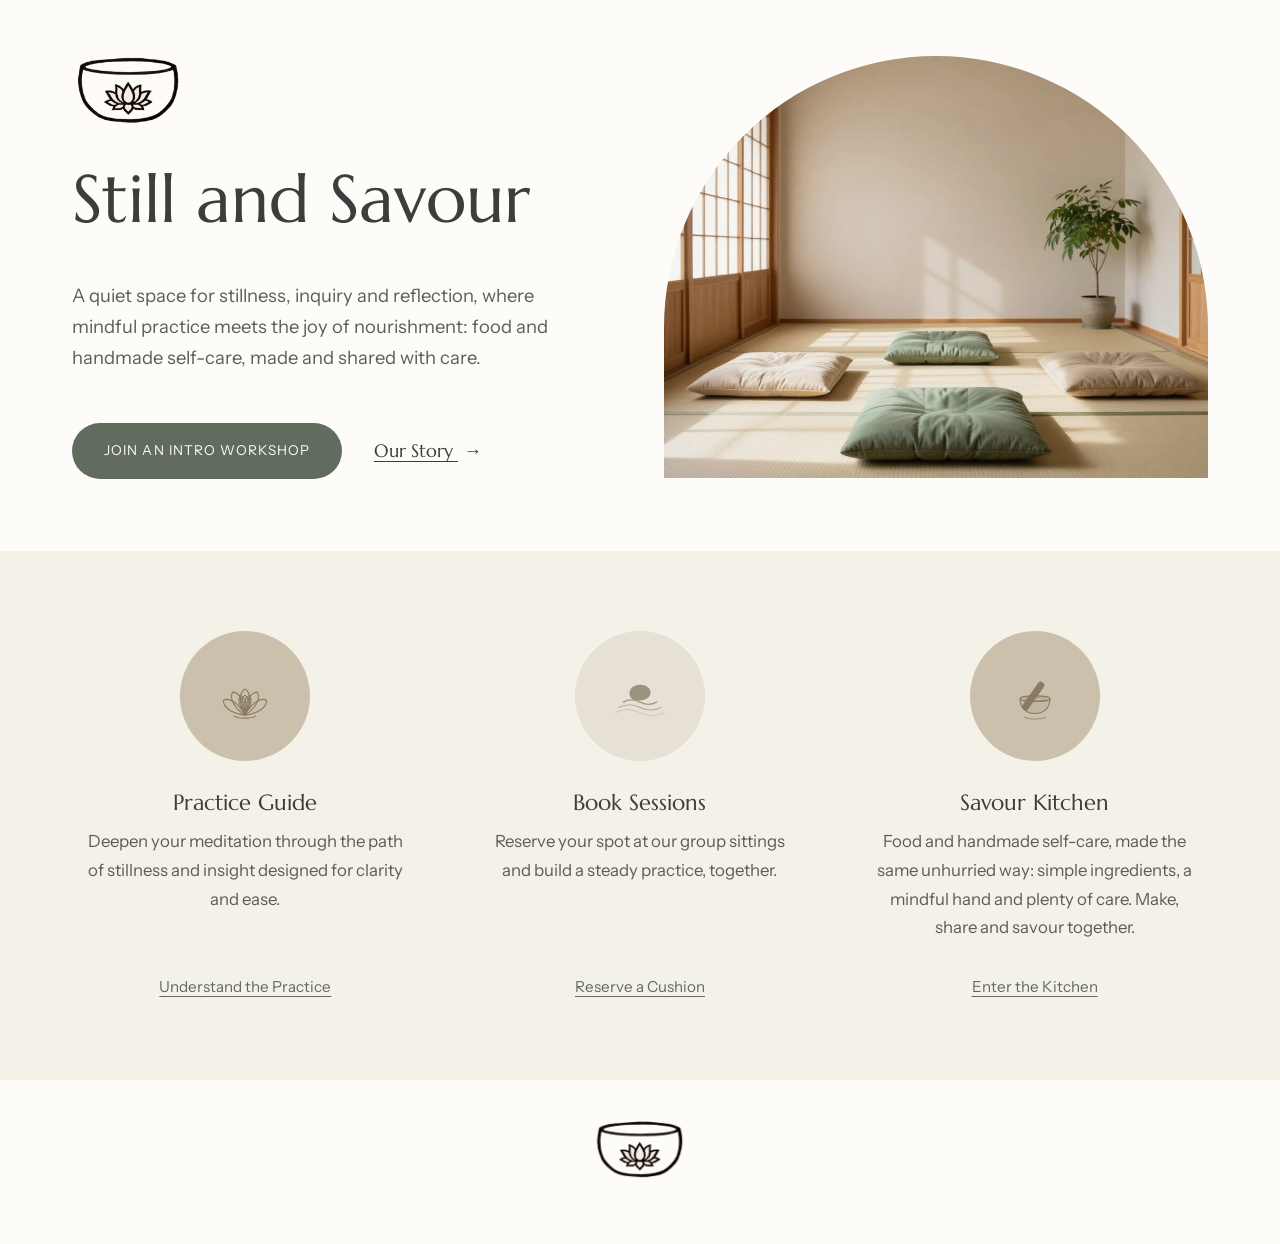
==== commit d6b187b1: "Update card icon SVG and adjust cream color variable for improved styling" ====
--- a/index.html
+++ b/index.html
@@ -79,12 +79,13 @@
 
           <div class="card">
             <div class="card-icon icon-tan">
-              <svg viewBox="0 0 64 64" fill="currentColor" stroke="none" xmlns="http://www.w3.org/2000/svg" aria-hidden="true">
-                <path d="M13.5,49.5 L46.7,14.2 L48.3,15.7 L15.6,51.4 Z"/>
-                <circle cx="14.5" cy="50.5" r="1.7"/>
-                <path d="M22.3,53.7 L55.5,18.4 L57.1,19.9 L24.4,55.6 Z"/>
-                <circle cx="23.3" cy="54.7" r="1.7"/>
-                <ellipse cx="19" cy="53" rx="9" ry="2.4" opacity="0.12"/>
+              <svg viewBox="0 0 64 64" fill="none" stroke="currentColor" stroke-width="1.3" stroke-linecap="round" stroke-linejoin="round" xmlns="http://www.w3.org/2000/svg" aria-hidden="true">
+                <path d="M15,35 C15,46 22,52 32,52 C42,52 49,46 49,35 C49,33.2 41.9,31.8 32,31.8 C22.1,31.8 15,33.2 15,35 Z" fill="currentColor" opacity="0.12"/>
+                <ellipse cx="32" cy="35" rx="17" ry="3.2"/>
+                <ellipse cx="32" cy="35.5" rx="11" ry="1.8" opacity="0.4"/>
+                <path d="M15,35 C15,46 22,52 32,52 C42,52 49,46 49,35"/>
+                <rect x="-4" y="-19" width="8" height="38" rx="4" fill="currentColor" stroke="none" transform="translate(30,32) rotate(35)"/>
+                <path d="M20,56 C24,59 40,59 44,56" opacity="0.6"/>
               </svg>
             </div>
             <h3>Savour Kitchen</h3>
--- a/styles.css
+++ b/styles.css
@@ -12,7 +12,7 @@
   --circle-tan: #cac0ac;
   --circle-tan-line: #8a7c62;
   --circle-cream: #e6e1d4;
-  --circle-cream-line: #6b6455;
+  --circle-cream-line: #9c9280;
   --border: #e7e1d3;
   --max-width: 1200px;
 }
@@ -242,10 +242,12 @@
 
 .icon-tan {
   background: var(--circle-tan);
+  color: var(--circle-tan-line);
 }
 
 .icon-cream {
   background: var(--circle-cream);
+  color: var(--circle-cream-line);
 }
 
 .card h3 {
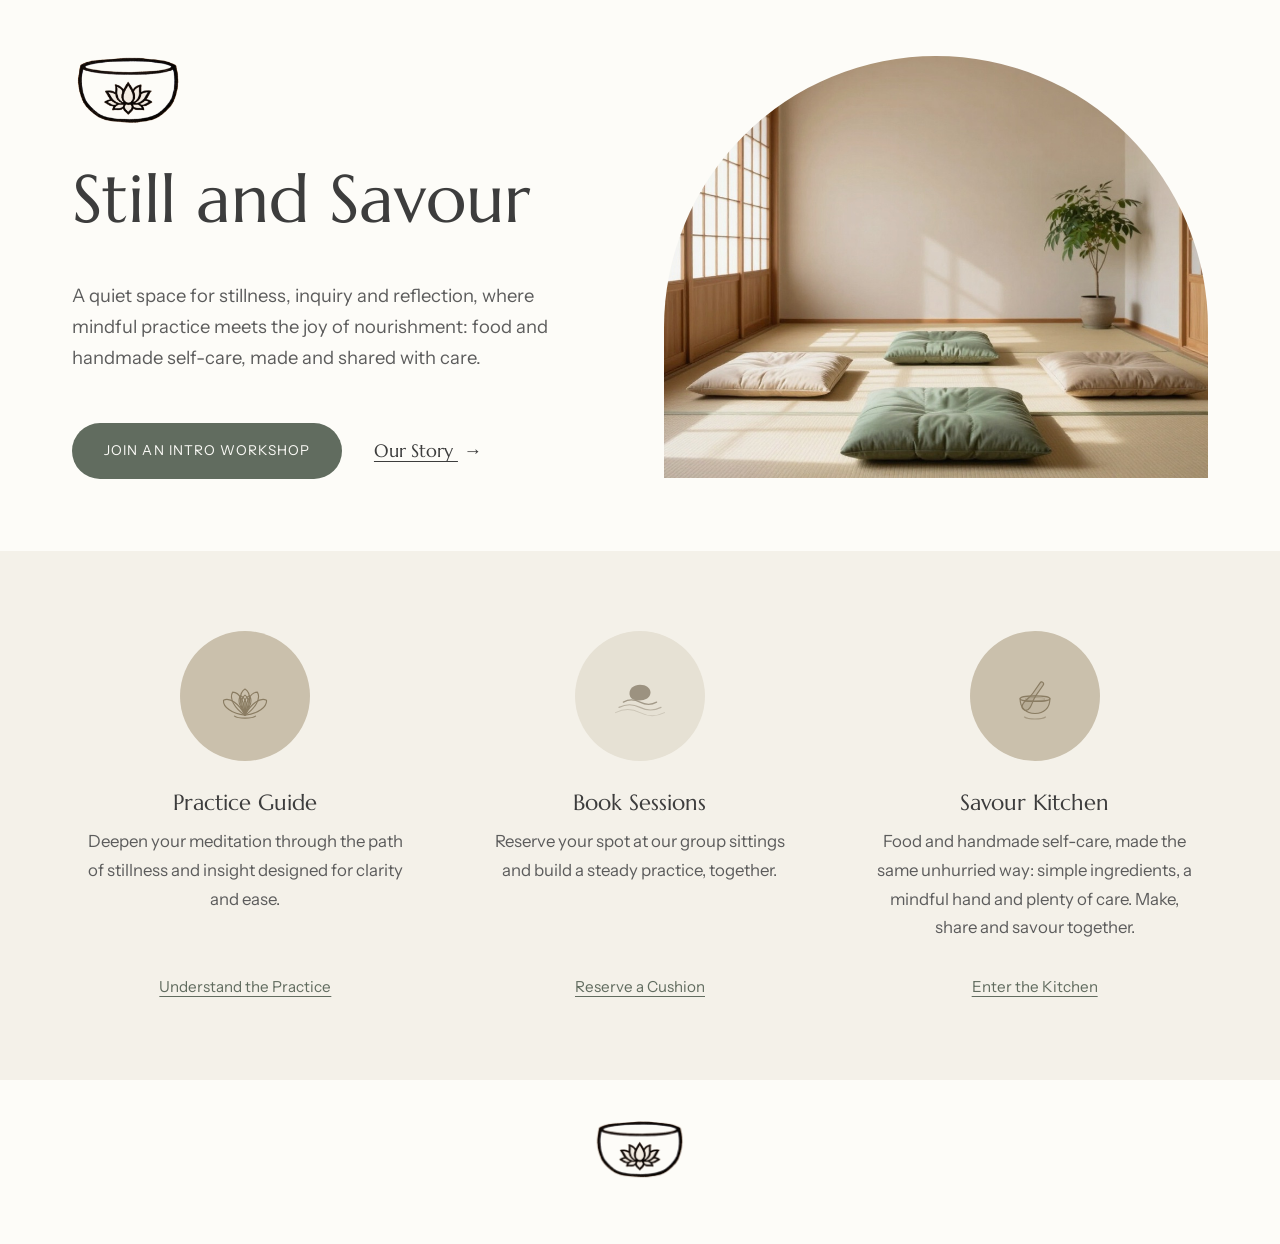
==== commit d8124933: "Refactor card icon SVG for improved design and clarity" ====
--- a/index.html
+++ b/index.html
@@ -84,7 +84,10 @@
                 <ellipse cx="32" cy="35" rx="17" ry="3.2"/>
                 <ellipse cx="32" cy="35.5" rx="11" ry="1.8" opacity="0.4"/>
                 <path d="M15,35 C15,46 22,52 32,52 C42,52 49,46 49,35"/>
-                <rect x="-4" y="-19" width="8" height="38" rx="4" fill="currentColor" stroke="none" transform="translate(30,32) rotate(35)"/>
+                <g transform="translate(30,32) rotate(35)">
+                  <path d="M0,-19 C1.3,-19 2.2,-18 2.2,-16.5 L2.2,-2 C2.2,4 4.5,8 4.5,13 C4.5,17 2.5,19 0,19 C-2.5,19 -4.5,17 -4.5,13 C-4.5,8 -2.2,4 -2.2,-2 L-2.2,-16.5 C-2.2,-18 -1.3,-19 0,-19 Z" fill="currentColor" opacity="0.18"/>
+                  <path d="M0,-19 C1.3,-19 2.2,-18 2.2,-16.5 L2.2,-2 C2.2,4 4.5,8 4.5,13 C4.5,17 2.5,19 0,19 C-2.5,19 -4.5,17 -4.5,13 C-4.5,8 -2.2,4 -2.2,-2 L-2.2,-16.5 C-2.2,-18 -1.3,-19 0,-19 Z"/>
+                </g>
                 <path d="M20,56 C24,59 40,59 44,56" opacity="0.6"/>
               </svg>
             </div>
